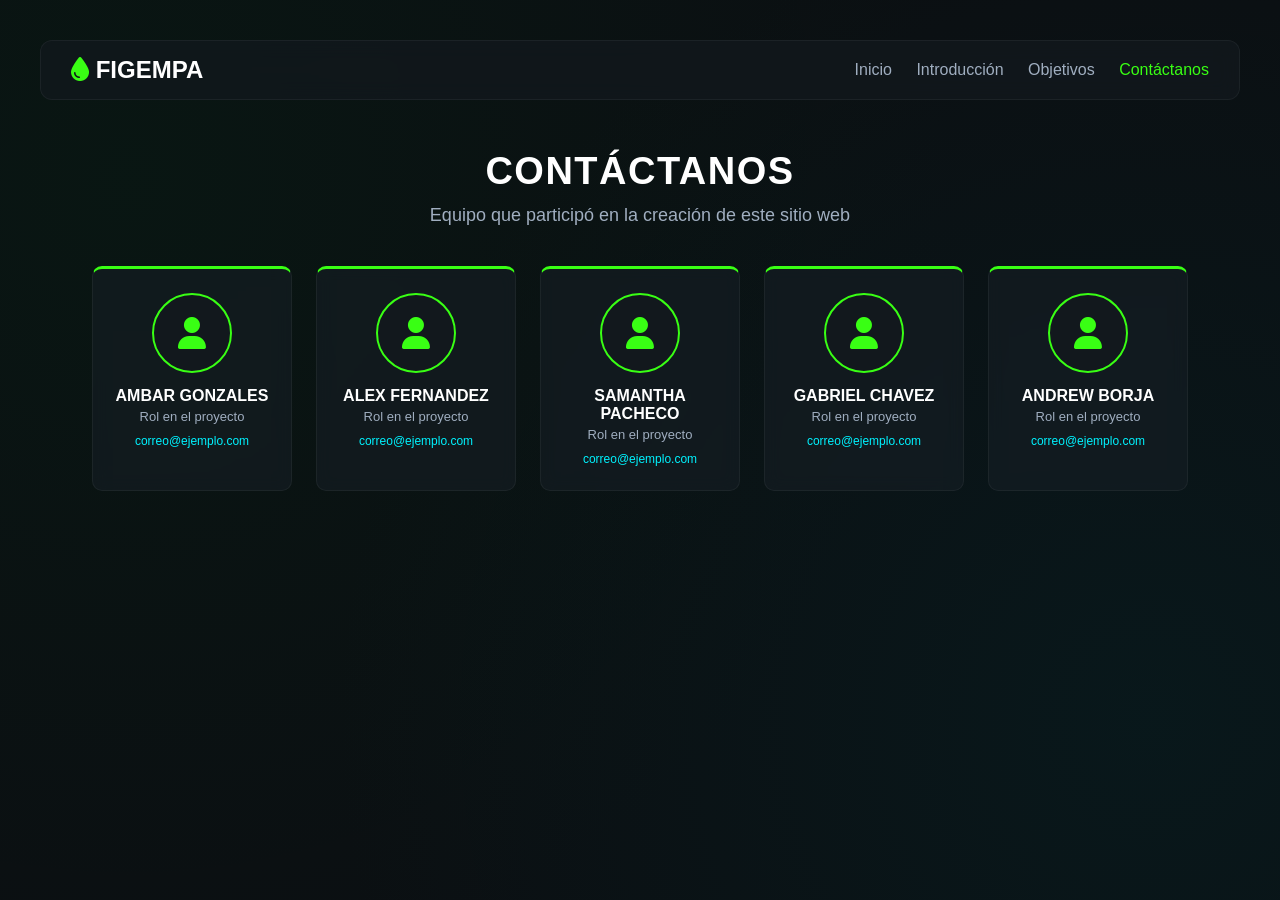
==== contacto.html @ 9117947a "SEGUNDA EDICION" ====
<!DOCTYPE html>
<html lang="es">
<head>
    <meta charset="UTF-8">
    <meta name="viewport" content="width=device-width, initial-scale=1.0">
    <title>Contáctanos - FIGEMPA</title>
    <link rel="stylesheet" href="style.css">
    <link rel="stylesheet" href="https://cdnjs.cloudflare.com/ajax/libs/font-awesome/6.5.1/css/all.min.css">
</head>
<body>
    <div class="dashboard-container">

        <header class="main-header">
            <div class="logo">
                <i class="fa-solid fa-droplet icon-brand"></i> FIGEMPA
            </div>
            <nav class="nav-menu">
    <a href="index.html">Inicio</a>
    <a href="#">Introducción</a>
    <a href="objetivos.html">Objetivos</a>
    <a href="contacto.html" class="active">Contáctanos</a>
</nav>
        </header>

        <section class="hero-section">
            <h1 class="flat-title">CONTÁCTANOS</h1>
            <p class="subtitle">Equipo que participó en la creación de este sitio web</p>
        </section>

        <main class="team-grid">

            <article class="team-card">
                <div class="team-avatar"><i class="fa-solid fa-user"></i></div>
                <h3>AMBAR GONZALES</h3>
                <p class="team-role">Rol en el proyecto</p>
                <p class="team-mail">correo@ejemplo.com</p>
            </article>

            <article class="team-card">
                <div class="team-avatar"><i class="fa-solid fa-user"></i></div>
                <h3>ALEX FERNANDEZ</h3>
                <p class="team-role">Rol en el proyecto</p>
                <p class="team-mail">correo@ejemplo.com</p>
            </article>

            <article class="team-card">
                <div class="team-avatar"><i class="fa-solid fa-user"></i></div>
                <h3>SAMANTHA PACHECO</h3>
                <p class="team-role">Rol en el proyecto</p>
                <p class="team-mail">correo@ejemplo.com</p>
            </article>

            <article class="team-card">
                <div class="team-avatar"><i class="fa-solid fa-user"></i></div>
                <h3>GABRIEL CHAVEZ</h3>
                <p class="team-role">Rol en el proyecto</p>
                <p class="team-mail">correo@ejemplo.com</p>
            </article>

            <article class="team-card">
                <div class="team-avatar"><i class="fa-solid fa-user"></i></div>
                <h3>ANDREW BORJA</h3>
                <p class="team-role">Rol en el proyecto</p>
                <p class="team-mail">correo@ejemplo.com</p>
            </article>

        </main>
    </div>
</body>
</html>
---- style.css ----
/* Configuración y Estética Oscura */
* {
    margin: 0;
    padding: 0;
    box-sizing: border-box;
    font-family: 'Segoe UI', Tahoma, Geneva, Verdana, sans-serif;
}

body {
    background-color: #0b0f12; 
    color: #ffffff;
    min-height: 100vh;
    overflow-x: hidden;
}

.dashboard-container {
    width: 100%;
    min-height: 100vh;
    padding: 40px 20px;
    background: radial-gradient(circle at 10% 20%, rgba(4, 38, 20, 0.3) 0%, transparent 60%),
                radial-gradient(circle at 90% 80%, rgba(3, 44, 48, 0.3) 0%, transparent 60%);
}

/* Header */
.main-header {
    display: flex;
    justify-content: space-between;
    align-items: center;
    max-width: 1200px;
    margin: 0 auto 50px auto;
    padding: 15px 30px;
    background: rgba(18, 24, 29, 0.8);
    border-radius: 12px;
    border: 1px solid rgba(255, 255, 255, 0.05);
    backdrop-filter: blur(10px);
}

.logo {
    font-size: 24px;
    font-weight: bold;
    color: #ffffff;
}

.icon-brand {
    color: #39ff14;
}

.nav-menu a {
    color: #a0aec0;
    text-decoration: none;
    margin-left: 20px;
    font-weight: 500;
    transition: color 0.3s;
}

.nav-menu a:hover, .nav-menu a.active {
    color: #39ff14;
}

/* Título Principal Plano */
.hero-section {
    text-align: center;
    margin-bottom: 40px;
}

.flat-title {
    font-size: 38px;
    font-weight: 700;
    color: #ffffff;
    letter-spacing: 1.5px;
    margin-bottom: 12px;
}

.subtitle {
    color: #a0aec0;
    font-size: 18px;
}

/* DISEÑO DEL NUEVO RECTÁNGULO DE ADVERTENCIA ACADÉMICA */
.academic-notice-container {
    max-width: 1000px;
    margin: 0 auto 50px auto;
    padding: 24px 30px;
    background: rgba(22, 30, 38, 0.6);
    border-radius: 10px;
    border: 1px solid rgba(59, 130, 246, 0.2); /* Borde azul institucional suave */
    border-left: 4px solid #00f3ff; /* Acento de color en el lateral izquierdo */
    backdrop-filter: blur(8px);
    box-shadow: 0 4px 20px rgba(0, 0, 0, 0.2);
}

.warning-badge {
    display: inline-flex;
    align-items: center;
    gap: 8px;
    font-size: 30px;
    font-weight: 700;
    color: #00f3ff;
    letter-spacing: 1px;
    margin-bottom: 10px;
}

.warning-text {
    font-size: 18px;
    color: #cbd5e1;
    line-height: 1.6;
    text-align: justify;
}

/* Fila de Hexágonos Independientes */
.modules-horizontal-row {
    display: flex;
    justify-content: center;
    align-items: center;
    flex-wrap: wrap;
    max-width: 1200px;
    margin: 0 auto;
    gap: 30px;
}

.hexagon-card-link {
    text-decoration: none;
    display: block;
    width: 240px;
    height: 270px;
    transition: transform 0.3s ease;
}

.hexagon-card-link:hover {
    transform: translateY(-8px);
     filter: drop-shadow(0 0 12px rgba(57, 255, 20, 0.35));
}

/* Geometría Hexagonal */
.hexagon-outer {
    width: 100%;
    height: 100%;
    clip-path: polygon(50% 0%, 100% 25%, 100% 75%, 50% 100%, 0% 75%, 0% 25%);
    padding: 2.5px;
}

.outline-green { background: #39ff14; }
.outline-cyan { background: #00f3ff; }

.hexagon-inner {
    width: 100%;
    height: 100%;
    background-color: #12181d;
    clip-path: polygon(50% 0%, 100% 25%, 100% 75%, 50% 100%, 0% 75%, 0% 25%);
    display: flex;
    flex-direction: column;
    justify-content: center;
    align-items: center;
    padding: 20px;
    text-align: center;
}

.hexagon-inner i {
    font-size: 32px;
    margin-bottom: 12px;
}

.text-green { color: #39ff14; }
.text-cyan { color: #00f3ff; }

.hexagon-inner h3 {
    font-size: 15px;
    color: #ffffff;
    margin-bottom: 6px;
    font-weight: 600;
}

.hexagon-inner p {
    font-size: 12px;
    color: #a0aec0;
    margin-bottom: 15px;
    line-height: 1.4;
}

/* Botones Planos */
.btn-action {
    display: inline-block;
    padding: 6px 14px;
    border-radius: 20px;
    font-size: 11px;
    font-weight: bold;
    background: transparent;
    transition: all 0.2s ease;
}

.border-green { color: #39ff14; border: 1px solid #39ff14; }
.border-green:hover { background: #39ff14; color: #0b0f12; }

.border-cyan { color: #00f3ff; border: 1px solid #00f3ff; }
.border-cyan:hover { background: #00f3ff; color: #0b0f12; }

/* Sección de motivación */
.motivation-section {
    display: flex;
    gap: 30px;
    max-width: 1000px;
    margin: 60px auto 0 auto;
    background: rgba(22, 30, 38, 0.6);
    border-radius: 10px;
    border: 1px solid rgba(255, 255, 255, 0.05);
    border-left: 4px solid #39ff14;
    overflow: hidden;
    backdrop-filter: blur(8px);
}

.motivation-image {
    flex: 0 0 40%;
}

.motivation-image img {
    width: 100%;
    height: 100%;
    object-fit: cover;
    display: block;
}

.motivation-content {
    flex: 1;
    padding: 28px 30px 28px 0;
}

.motivation-badge {
    font-size: 14px;
    font-weight: 700;
    color: #39ff14;
    letter-spacing: 1px;
    margin-bottom: 10px;
}

.motivation-content h2 {
    font-size: 24px;
    margin-bottom: 12px;
}

.motivation-content p {
    font-size: 15px;
    color: #cbd5e1;
    line-height: 1.6;
    margin-bottom: 12px;
}

.motivation-content ul {
    margin: 0 0 14px 20px;
    color: #cbd5e1;
    font-size: 15px;
    line-height: 1.8;
}

.motivation-footer {
    font-size: 13px;
    color: #a0aec0;
}

/* Página de contacto */
.team-grid {
    display: flex;
    justify-content: center;
    flex-wrap: wrap;
    gap: 24px;
    max-width: 1100px;
    margin: 0 auto;
}

.team-card {
    width: 200px;
    padding: 24px 16px;
    text-align: center;
    background: rgba(22, 30, 38, 0.6);
    border: 1px solid rgba(255, 255, 255, 0.05);
    border-top: 3px solid #39ff14;
    border-radius: 10px;
    backdrop-filter: blur(8px);
}

.team-avatar {
    width: 80px;
    height: 80px;
    margin: 0 auto 14px auto;
    border-radius: 50%;
    background: #12181d;
    border: 2px solid #39ff14;
    display: flex;
    align-items: center;
    justify-content: center;
    font-size: 32px;
    color: #39ff14;
    overflow: hidden;
}

.team-avatar img {
    width: 100%;
    height: 100%;
    object-fit: cover;
}

.team-card h3 {
    font-size: 16px;
    margin-bottom: 4px;
}

.team-role {
    font-size: 13px;
    color: #a0aec0;
    margin-bottom: 10px;
}

.team-mail {
    font-size: 12px;
    color: #00f3ff;
    word-break: break-all;
}

/* Página de objetivos */
.objectives-title {
    max-width: 900px;
    margin: 0 auto 20px auto;
    font-size: 16px;
    font-weight: 700;
    color: #39ff14;
    letter-spacing: 1px;
}

.objective-item {
    display: flex;
    align-items: flex-start;
    gap: 18px;
    max-width: 900px;
    margin: 0 auto 20px auto;
    padding: 22px 26px;
    background: rgba(22, 30, 38, 0.6);
    border: 1px solid rgba(255, 255, 255, 0.05);
    border-left: 4px solid #39ff14;
    border-radius: 10px;
}

.objective-number {
    flex: 0 0 38px;
    height: 38px;
    display: flex;
    align-items: center;
    justify-content: center;
    border: 2px solid #39ff14;
    border-radius: 50%;
    color: #39ff14;
    font-weight: 700;
}

.objective-item p {
    font-size: 15px;
    color: #cbd5e1;
    line-height: 1.7;
    text-align: justify;
}

@media (max-width: 600px) {
    .main-header { flex-direction: column; gap: 10px; }
    .flat-title { font-size: 26px; }
    .academic-notice-container { padding: 18px; }
    .motivation-section { flex-direction: column; }
.motivation-content { padding: 0 20px 24px; }
}
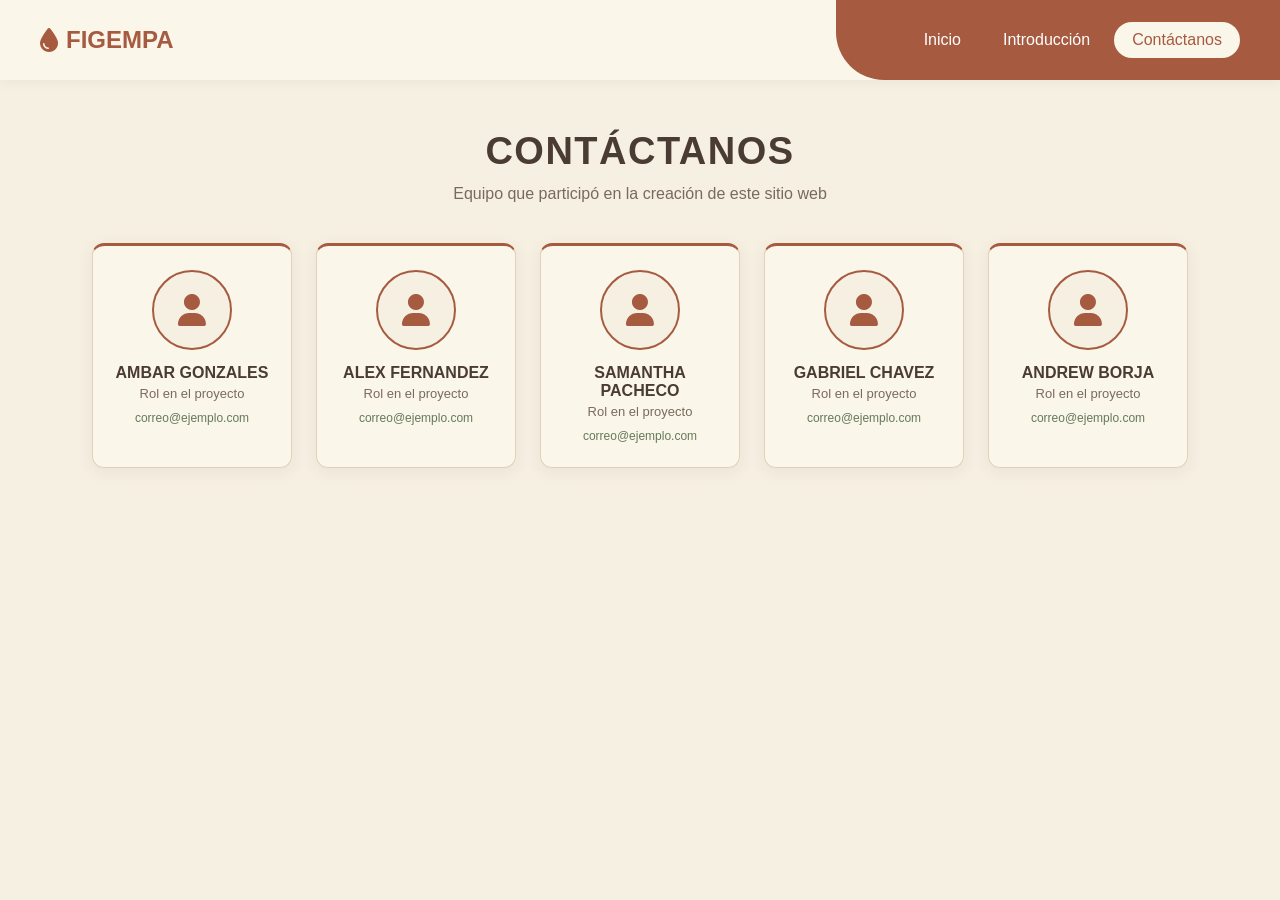
==== commit 9c73f984: "TERCERA EDICION" ====
--- a/contacto.html
+++ b/contacto.html
@@ -16,8 +16,7 @@
             </div>
             <nav class="nav-menu">
     <a href="index.html">Inicio</a>
-    <a href="#">Introducción</a>
-    <a href="objetivos.html">Objetivos</a>
+    <a href="introduccion.html">Introducción</a>
     <a href="contacto.html" class="active">Contáctanos</a>
 </nav>
         </header>
--- a/style.css
+++ b/style.css
@@ -1,4 +1,4 @@
-/* Configuración y Estética Oscura */
+/* ===== Base y colores ===== */
 * {
     margin: 0;
     padding: 0;
@@ -6,9 +6,23 @@
     font-family: 'Segoe UI', Tahoma, Geneva, Verdana, sans-serif;
 }
 
+:root {
+    --primary: #a65a40;     /* terracota */
+    --secondary: #647a59;   /* verde salvia oscuro */
+    --bar: #a65a40;         /* barra del menú superior */
+    --ink: #4a3b33;         /* marrón del texto */
+    --muted: #7a6a5d;
+    --line: #e0d2b8;
+    --bg: #f6f0e2;          /* crema de fondo */
+    --card: #fbf6ea;        /* fondo de tarjetas */
+    --band-hero: #efe5cf;   /* arena */
+    --band-hex: #d5ddc8;    /* salvia suave */
+    --band-mot: #ead6c6;    /* arcilla suave */
+}
+
 body {
-    background-color: #0b0f12; 
-    color: #ffffff;
+    background-color: var(--bg);
+    color: var(--ink);
     min-height: 100vh;
     overflow-x: hidden;
 }
@@ -16,48 +30,61 @@
 .dashboard-container {
     width: 100%;
     min-height: 100vh;
-    padding: 40px 20px;
-    background: radial-gradient(circle at 10% 20%, rgba(4, 38, 20, 0.3) 0%, transparent 60%),
-                radial-gradient(circle at 90% 80%, rgba(3, 44, 48, 0.3) 0%, transparent 60%);
-}
-
-/* Header */
+    padding: 0 20px 70px 20px;
+}
+
+/* ===== Encabezado con barra verde ===== */
 .main-header {
     display: flex;
     justify-content: space-between;
-    align-items: center;
-    max-width: 1200px;
-    margin: 0 auto 50px auto;
-    padding: 15px 30px;
-    background: rgba(18, 24, 29, 0.8);
-    border-radius: 12px;
-    border: 1px solid rgba(255, 255, 255, 0.05);
-    backdrop-filter: blur(10px);
+    align-items: stretch;
+    margin: 0 -20px 50px -20px;
+    background: var(--card);
+    box-shadow: 0 2px 12px rgba(0, 0, 0, 0.05);
 }
 
 .logo {
+    display: flex;
+    align-items: center;
+    padding: 18px 0 18px 40px;
     font-size: 24px;
-    font-weight: bold;
+    font-weight: 700;
+    color: var(--primary);
+}
+
+.icon-brand {
+    color: var(--primary);
+    margin-right: 8px;
+}
+
+.nav-menu {
+    display: flex;
+    align-items: center;
+    gap: 6px;
+    padding: 22px 40px 22px 70px;
+    background: var(--bar);
+    border-bottom-left-radius: 48px;
+}
+
+.nav-menu a {
     color: #ffffff;
-}
-
-.icon-brand {
-    color: #39ff14;
-}
-
-.nav-menu a {
-    color: #a0aec0;
     text-decoration: none;
-    margin-left: 20px;
     font-weight: 500;
-    transition: color 0.3s;
-}
-
-.nav-menu a:hover, .nav-menu a.active {
-    color: #39ff14;
-}
-
-/* Título Principal Plano */
+    padding: 9px 18px;
+    border-radius: 999px;
+    transition: background 0.3s, color 0.3s;
+}
+
+.nav-menu a:hover {
+    background: rgba(255, 255, 255, 0.15);
+}
+
+.nav-menu a.active {
+    background: var(--card);
+    color: var(--primary);
+}
+
+/* ===== Títulos de páginas internas (contacto, objetivos) ===== */
 .hero-section {
     text-align: center;
     margin-bottom: 40px;
@@ -66,48 +93,108 @@
 .flat-title {
     font-size: 38px;
     font-weight: 700;
-    color: #ffffff;
+    color: var(--ink);
     letter-spacing: 1.5px;
     margin-bottom: 12px;
 }
 
 .subtitle {
-    color: #a0aec0;
-    font-size: 18px;
-}
-
-/* DISEÑO DEL NUEVO RECTÁNGULO DE ADVERTENCIA ACADÉMICA */
+    color: var(--muted);
+    font-size: 16px;
+}
+
+/* ===== Franjas de color de la portada ===== */
+.home { padding-bottom: 0; }
+.header-flush { margin-bottom: 0; }
+.band { margin: 0 -20px; padding: 60px 20px; }
+.band-hero { background: var(--band-hero); }
+.band-hex { background: var(--band-hex); }
+.band-mot { background: var(--band-mot); }
+
+/* ===== Portada: texto + foto ===== */
+.hero-split {
+    display: grid;
+    grid-template-columns: 1.05fr 1fr;
+    gap: 50px;
+    align-items: center;
+    max-width: 1200px;
+    margin: 0 auto;
+}
+
+.pill {
+    text-decoration: none;
+    transition: background 0.3s, color 0.3s;
+}
+
+.pill:hover {
+    background: var(--primary);
+    color: #ffffff;
+}
+
+.hero-title {
+    font-size: 44px;
+    line-height: 1.15;
+    font-weight: 800;
+    color: #3f3029;
+    margin-bottom: 16px;
+}
+
+.hero-title em {
+    font-family: Georgia, 'Times New Roman', serif;
+    font-weight: 400;
+    color: var(--primary);
+}
+
+.hero-text .subtitle {
+    font-size: 17px;
+    margin-bottom: 26px;
+}
+
+.hero-photo img {
+    display: block;
+    width: 100%;
+    height: 560px;
+    object-fit: cover;
+    border-radius: 28px;
+    box-shadow: 0 12px 30px rgba(110, 70, 45, 0.2);
+}
+
+/* ===== Advertencia académica ===== */
 .academic-notice-container {
-    max-width: 1000px;
+    max-width: 900px;
     margin: 0 auto 50px auto;
     padding: 24px 30px;
-    background: rgba(22, 30, 38, 0.6);
-    border-radius: 10px;
-    border: 1px solid rgba(59, 130, 246, 0.2); /* Borde azul institucional suave */
-    border-left: 4px solid #00f3ff; /* Acento de color en el lateral izquierdo */
-    backdrop-filter: blur(8px);
-    box-shadow: 0 4px 20px rgba(0, 0, 0, 0.2);
+    background: var(--card);
+    border: 1px solid var(--line);
+    border-left: 4px solid var(--primary);
+    border-radius: 12px;
+    box-shadow: 0 4px 16px rgba(110, 70, 45, 0.08);
+}
+
+.hero-text .academic-notice-container {
+    margin: 0;
+    padding: 20px 24px;
 }
 
 .warning-badge {
     display: inline-flex;
     align-items: center;
     gap: 8px;
-    font-size: 30px;
+    font-size: 16px;
     font-weight: 700;
-    color: #00f3ff;
+    color: var(--primary);
     letter-spacing: 1px;
     margin-bottom: 10px;
 }
 
 .warning-text {
-    font-size: 18px;
-    color: #cbd5e1;
+    font-size: 16px;
+    color: #5a4a40;
     line-height: 1.6;
     text-align: justify;
 }
 
-/* Fila de Hexágonos Independientes */
+/* ===== Hexágonos ===== */
 .modules-horizontal-row {
     display: flex;
     justify-content: center;
@@ -123,15 +210,15 @@
     display: block;
     width: 240px;
     height: 270px;
-    transition: transform 0.3s ease;
+    filter: drop-shadow(0 6px 12px rgba(110, 70, 45, 0.18));
+    transition: transform 0.3s ease, filter 0.3s ease;
 }
 
 .hexagon-card-link:hover {
     transform: translateY(-8px);
-     filter: drop-shadow(0 0 12px rgba(57, 255, 20, 0.35));
-}
-
-/* Geometría Hexagonal */
+    filter: drop-shadow(0 12px 18px rgba(110, 70, 45, 0.35));
+}
+
 .hexagon-outer {
     width: 100%;
     height: 100%;
@@ -139,13 +226,13 @@
     padding: 2.5px;
 }
 
-.outline-green { background: #39ff14; }
-.outline-cyan { background: #00f3ff; }
+.outline-green { background: var(--primary); }
+.outline-cyan { background: var(--secondary); }
 
 .hexagon-inner {
     width: 100%;
     height: 100%;
-    background-color: #12181d;
+    background-color: var(--card);
     clip-path: polygon(50% 0%, 100% 25%, 100% 75%, 50% 100%, 0% 75%, 0% 25%);
     display: flex;
     flex-direction: column;
@@ -160,24 +247,23 @@
     margin-bottom: 12px;
 }
 
-.text-green { color: #39ff14; }
-.text-cyan { color: #00f3ff; }
+.text-green { color: var(--primary); }
+.text-cyan { color: var(--secondary); }
 
 .hexagon-inner h3 {
     font-size: 15px;
-    color: #ffffff;
+    color: var(--ink);
     margin-bottom: 6px;
     font-weight: 600;
 }
 
 .hexagon-inner p {
     font-size: 12px;
-    color: #a0aec0;
+    color: var(--muted);
     margin-bottom: 15px;
     line-height: 1.4;
 }
 
-/* Botones Planos */
 .btn-action {
     display: inline-block;
     padding: 6px 14px;
@@ -188,75 +274,59 @@
     transition: all 0.2s ease;
 }
 
-.border-green { color: #39ff14; border: 1px solid #39ff14; }
-.border-green:hover { background: #39ff14; color: #0b0f12; }
-
-.border-cyan { color: #00f3ff; border: 1px solid #00f3ff; }
-.border-cyan:hover { background: #00f3ff; color: #0b0f12; }
-
-/* Sección de motivación */
+.border-green { color: var(--primary); border: 1px solid var(--primary); }
+.border-green:hover { background: var(--primary); color: #ffffff; }
+
+.border-cyan { color: var(--secondary); border: 1px solid var(--secondary); }
+.border-cyan:hover { background: var(--secondary); color: #ffffff; }
+
+/* ===== Motivación del proyecto ===== */
 .motivation-section {
-    display: flex;
-    gap: 30px;
     max-width: 1000px;
-    margin: 60px auto 0 auto;
-    background: rgba(22, 30, 38, 0.6);
-    border-radius: 10px;
-    border: 1px solid rgba(255, 255, 255, 0.05);
-    border-left: 4px solid #39ff14;
-    overflow: hidden;
-    backdrop-filter: blur(8px);
-}
-
-.motivation-image {
-    flex: 0 0 40%;
-}
-
-.motivation-image img {
-    width: 100%;
-    height: 100%;
-    object-fit: cover;
-    display: block;
-}
-
-.motivation-content {
-    flex: 1;
-    padding: 28px 30px 28px 0;
+    margin: 0 auto;
+    padding: 30px 34px;
+    background: var(--card);
+    border: 1px solid var(--line);
+    border-left: 4px solid var(--primary);
+    border-radius: 12px;
+    box-shadow: 0 4px 16px rgba(110, 70, 45, 0.08);
 }
 
 .motivation-badge {
     font-size: 14px;
     font-weight: 700;
-    color: #39ff14;
+    color: var(--primary);
     letter-spacing: 1px;
     margin-bottom: 10px;
 }
 
-.motivation-content h2 {
+.motivation-section h2 {
     font-size: 24px;
+    color: var(--ink);
     margin-bottom: 12px;
 }
 
-.motivation-content p {
+.motivation-section p {
     font-size: 15px;
-    color: #cbd5e1;
+    color: #5a4a40;
     line-height: 1.6;
     margin-bottom: 12px;
 }
 
-.motivation-content ul {
+.motivation-section ul {
     margin: 0 0 14px 20px;
-    color: #cbd5e1;
+    color: #5a4a40;
     font-size: 15px;
     line-height: 1.8;
 }
 
-.motivation-footer {
+.motivation-section .motivation-footer {
     font-size: 13px;
-    color: #a0aec0;
-}
-
-/* Página de contacto */
+    color: var(--muted);
+    margin-bottom: 0;
+}
+
+/* ===== Página de contacto ===== */
 .team-grid {
     display: flex;
     justify-content: center;
@@ -270,11 +340,11 @@
     width: 200px;
     padding: 24px 16px;
     text-align: center;
-    background: rgba(22, 30, 38, 0.6);
-    border: 1px solid rgba(255, 255, 255, 0.05);
-    border-top: 3px solid #39ff14;
-    border-radius: 10px;
-    backdrop-filter: blur(8px);
+    background: var(--card);
+    border: 1px solid var(--line);
+    border-top: 3px solid var(--primary);
+    border-radius: 12px;
+    box-shadow: 0 4px 16px rgba(110, 70, 45, 0.08);
 }
 
 .team-avatar {
@@ -282,13 +352,13 @@
     height: 80px;
     margin: 0 auto 14px auto;
     border-radius: 50%;
-    background: #12181d;
-    border: 2px solid #39ff14;
+    background: var(--bg);
+    border: 2px solid var(--primary);
     display: flex;
     align-items: center;
     justify-content: center;
     font-size: 32px;
-    color: #39ff14;
+    color: var(--primary);
     overflow: hidden;
 }
 
@@ -305,23 +375,23 @@
 
 .team-role {
     font-size: 13px;
-    color: #a0aec0;
+    color: var(--muted);
     margin-bottom: 10px;
 }
 
 .team-mail {
     font-size: 12px;
-    color: #00f3ff;
+    color: var(--secondary);
     word-break: break-all;
 }
 
-/* Página de objetivos */
+/* ===== Página de objetivos ===== */
 .objectives-title {
     max-width: 900px;
     margin: 0 auto 20px auto;
     font-size: 16px;
     font-weight: 700;
-    color: #39ff14;
+    color: var(--primary);
     letter-spacing: 1px;
 }
 
@@ -332,10 +402,11 @@
     max-width: 900px;
     margin: 0 auto 20px auto;
     padding: 22px 26px;
-    background: rgba(22, 30, 38, 0.6);
-    border: 1px solid rgba(255, 255, 255, 0.05);
-    border-left: 4px solid #39ff14;
-    border-radius: 10px;
+    background: var(--card);
+    border: 1px solid var(--line);
+    border-left: 4px solid var(--primary);
+    border-radius: 12px;
+    box-shadow: 0 4px 16px rgba(110, 70, 45, 0.08);
 }
 
 .objective-number {
@@ -344,23 +415,122 @@
     display: flex;
     align-items: center;
     justify-content: center;
-    border: 2px solid #39ff14;
+    border: 2px solid var(--primary);
     border-radius: 50%;
-    color: #39ff14;
+    color: var(--primary);
     font-weight: 700;
 }
 
 .objective-item p {
     font-size: 15px;
-    color: #cbd5e1;
+    color: #5a4a40;
     line-height: 1.7;
     text-align: justify;
 }
 
+/* Página de introducción */
+.intro-wrap {
+    max-width: 900px;
+    margin: 0 auto;
+}
+
+.intro-block {
+    padding: 26px 30px;
+    margin-bottom: 20px;
+    background: var(--card);
+    border: 1px solid var(--line);
+    border-left: 4px solid var(--primary);
+    border-radius: 12px;
+    box-shadow: 0 4px 16px rgba(110, 70, 45, 0.08);
+}
+
+.intro-block h2 {
+    font-size: 20px;
+    color: var(--primary);
+    margin-bottom: 10px;
+}
+
+.intro-block p {
+    font-size: 15px;
+    color: #5a4a40;
+    line-height: 1.7;
+    margin-bottom: 10px;
+    text-align: justify;
+}
+
+.intro-block p:last-child {
+    margin-bottom: 0;
+}
+
+/* Mapa geográfico */
+.map-frame {
+    position: relative;
+    margin: 0;
+    min-height: 220px;
+    border: 1px solid var(--line);
+    border-radius: 10px;
+    overflow: hidden;
+}
+
+.map-placeholder {
+    position: absolute;
+    inset: 0;
+    display: flex;
+    align-items: center;
+    justify-content: center;
+    padding: 20px;
+    text-align: center;
+    font-size: 14px;
+    color: var(--muted);
+}
+
+.map-frame img {
+    position: relative;
+    display: block;
+    width: 100%;
+    height: auto;
+    background: var(--card);
+}
+
+.map-caption {
+    margin-top: 10px;
+    font-size: 13px;
+    color: var(--muted);
+    text-align: center;
+}
+
+/* Fórmulas */
+.formula {
+    margin: 4px 0 14px 0;
+    padding: 12px 16px;
+    background: var(--bg);
+    border-left: 3px solid var(--secondary);
+    border-radius: 8px;
+    font-family: 'Cambria Math', Cambria, Georgia, serif;
+    font-size: 16px;
+    color: var(--ink);
+    overflow-x: auto;
+}
+
+.intro-block h2 i {
+    margin-right: 8px;
+}
+
+/* ===== Responsive ===== */
+@media (max-width: 900px) {
+    .hero-split { grid-template-columns: 1fr; gap: 30px; }
+    .hero-photo img { height: 300px; }
+    .hero-title { font-size: 34px; }
+}
+
 @media (max-width: 600px) {
-    .main-header { flex-direction: column; gap: 10px; }
+    .main-header { flex-direction: column; }
+    .logo { justify-content: center; padding: 14px 20px; }
+    .nav-menu { flex-wrap: wrap; justify-content: center; padding: 14px 16px; border-radius: 0; }
+    .hero-title { font-size: 28px; }
     .flat-title { font-size: 26px; }
     .academic-notice-container { padding: 18px; }
-    .motivation-section { flex-direction: column; }
-.motivation-content { padding: 0 20px 24px; }
+    .band { padding: 40px 20px; }
+    .motivation-section { padding: 22px 20px; }
+    .objective-item { padding: 18px; }
 }
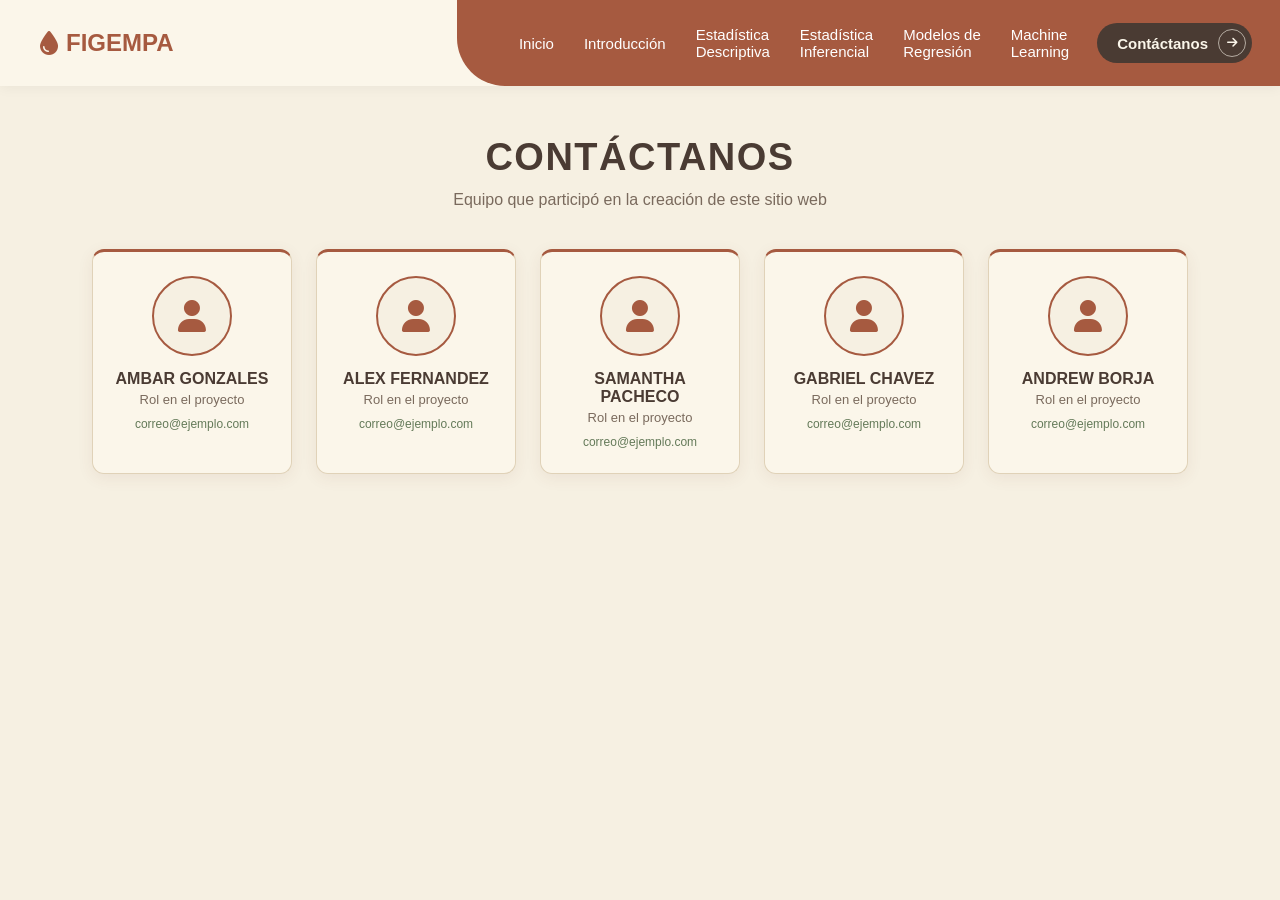
==== commit 4aabefed: "V6" ====
--- a/contacto.html
+++ b/contacto.html
@@ -17,7 +17,11 @@
             <nav class="nav-menu">
     <a href="index.html">Inicio</a>
     <a href="introduccion.html">Introducción</a>
-    <a href="contacto.html" class="active">Contáctanos</a>
+    <a href="descriptiva.html">Estadística<br>Descriptiva</a>
+    <a href="inferencial.html">Estadística<br>Inferencial</a>
+    <a href="regresion.html">Modelos de<br>Regresión</a>
+    <a href="machine-learning.html">Machine<br>Learning</a>
+    <a href="contacto.html" class="nav-cta">Contáctanos <span class="nav-cta-icon"><i class="fa-solid fa-arrow-right"></i></span></a>
 </nav>
         </header>
 
--- a/style.css
+++ b/style.css
@@ -1,3 +1,8 @@
+/* =====================================================
+   FIGEMPA - Estilos del sitio (versión ordenada)
+   Paleta: terracota, verde salvia, arena y crema
+   ===================================================== */
+
 /* ===== Base y colores ===== */
 * {
     margin: 0;
@@ -15,9 +20,10 @@
     --line: #e0d2b8;
     --bg: #f6f0e2;          /* crema de fondo */
     --card: #fbf6ea;        /* fondo de tarjetas */
-    --band-hero: #efe5cf;   /* arena */
+    --band-hero: #e6d6b8;   /* arena */
     --band-hex: #d5ddc8;    /* salvia suave */
     --band-mot: #ead6c6;    /* arcilla suave */
+    --band-about: #f0e7d3;  /* crema cálido */
 }
 
 body {
@@ -33,7 +39,7 @@
     padding: 0 20px 70px 20px;
 }
 
-/* ===== Encabezado con barra verde ===== */
+/* ===== Encabezado y menú ===== */
 .main-header {
     display: flex;
     justify-content: space-between;
@@ -60,8 +66,8 @@
 .nav-menu {
     display: flex;
     align-items: center;
-    gap: 6px;
-    padding: 22px 40px 22px 70px;
+    gap: 2px;
+    padding: 18px 28px 18px 48px;
     background: var(--bar);
     border-bottom-left-radius: 48px;
 }
@@ -69,8 +75,10 @@
 .nav-menu a {
     color: #ffffff;
     text-decoration: none;
+    font-size: 15px;
     font-weight: 500;
-    padding: 9px 18px;
+    padding: 8px 14px;
+    white-space: nowrap;
     border-radius: 999px;
     transition: background 0.3s, color 0.3s;
 }
@@ -79,12 +87,34 @@
     background: rgba(255, 255, 255, 0.15);
 }
 
-.nav-menu a.active {
-    background: var(--card);
-    color: var(--primary);
-}
-
-/* ===== Títulos de páginas internas (contacto, objetivos) ===== */
+/* Botón Contáctanos */
+.nav-menu a.nav-cta {
+    display: inline-flex;
+    align-items: center;
+    gap: 10px;
+    margin-left: 12px;
+    padding: 6px 6px 6px 20px;
+    background: #4a3b33;
+    color: #fbf6ea;
+    font-weight: 600;
+}
+
+.nav-cta-icon {
+    display: inline-flex;
+    align-items: center;
+    justify-content: center;
+    width: 28px;
+    height: 28px;
+    border: 1px solid rgba(251, 246, 234, 0.6);
+    border-radius: 50%;
+    font-size: 12px;
+}
+
+.nav-menu a.nav-cta:hover {
+    background: var(--secondary);
+}
+
+/* ===== Títulos de páginas internas ===== */
 .hero-section {
     text-align: center;
     margin-bottom: 40px;
@@ -110,60 +140,21 @@
 .band-hero { background: var(--band-hero); }
 .band-hex { background: var(--band-hex); }
 .band-mot { background: var(--band-mot); }
-
-/* ===== Portada: texto + foto ===== */
-.hero-split {
-    display: grid;
-    grid-template-columns: 1.05fr 1fr;
-    gap: 50px;
-    align-items: center;
-    max-width: 1200px;
+.band-about { background: var(--band-about); }
+
+/* ===== Portada: advertencia arriba, título debajo ===== */
+.hero-stack {
+    max-width: 1100px;
     margin: 0 auto;
 }
 
-.pill {
-    text-decoration: none;
-    transition: background 0.3s, color 0.3s;
-}
-
-.pill:hover {
-    background: var(--primary);
-    color: #ffffff;
-}
-
-.hero-title {
-    font-size: 44px;
-    line-height: 1.15;
-    font-weight: 800;
-    color: #3f3029;
-    margin-bottom: 16px;
-}
-
-.hero-title em {
-    font-family: Georgia, 'Times New Roman', serif;
-    font-weight: 400;
-    color: var(--primary);
-}
-
-.hero-text .subtitle {
-    font-size: 17px;
-    margin-bottom: 26px;
-}
-
-.hero-photo img {
-    display: block;
-    width: 100%;
-    height: 560px;
-    object-fit: cover;
-    border-radius: 28px;
-    box-shadow: 0 12px 30px rgba(110, 70, 45, 0.2);
-}
-
-/* ===== Advertencia académica ===== */
+.hero-stack .hero-text {
+    text-align: center;
+}
+
 .academic-notice-container {
-    max-width: 900px;
-    margin: 0 auto 50px auto;
-    padding: 24px 30px;
+    margin: 0 0 40px 0;
+    padding: 28px 36px;
     background: var(--card);
     border: 1px solid var(--line);
     border-left: 4px solid var(--primary);
@@ -171,16 +162,11 @@
     box-shadow: 0 4px 16px rgba(110, 70, 45, 0.08);
 }
 
-.hero-text .academic-notice-container {
-    margin: 0;
-    padding: 20px 24px;
-}
-
 .warning-badge {
     display: inline-flex;
     align-items: center;
     gap: 8px;
-    font-size: 16px;
+    font-size: 18px;
     font-weight: 700;
     color: var(--primary);
     letter-spacing: 1px;
@@ -188,10 +174,49 @@
 }
 
 .warning-text {
-    font-size: 16px;
+    font-size: 18px;
     color: #5a4a40;
     line-height: 1.6;
     text-align: justify;
+}
+
+.pill {
+    display: inline-flex;
+    align-items: center;
+    gap: 8px;
+    padding: 9px 20px;
+    margin-bottom: 24px;
+    background: var(--primary);
+    border-radius: 999px;
+    font-size: 15px;
+    font-weight: 600;
+    color: #ffffff;
+    text-decoration: none;
+    transition: background 0.3s;
+}
+
+.pill:hover {
+    background: var(--secondary);
+}
+
+.hero-title {
+    font-size: 44px;
+    line-height: 1.15;
+    font-weight: 800;
+    color: #2b1f19;
+    margin-bottom: 16px;
+}
+
+.hero-title em {
+    font-family: Georgia, 'Times New Roman', serif;
+    font-weight: 400;
+    color: var(--primary);
+}
+
+.hero-text .subtitle {
+    font-size: 19px;
+    color: #5a4a40;
+    margin-bottom: 26px;
 }
 
 /* ===== Hexágonos ===== */
@@ -326,109 +351,37 @@
     margin-bottom: 0;
 }
 
-/* ===== Página de contacto ===== */
-.team-grid {
-    display: flex;
-    justify-content: center;
-    flex-wrap: wrap;
-    gap: 24px;
-    max-width: 1100px;
+/* ===== Sobre nosotros ===== */
+.about-section {
+    display: grid;
+    grid-template-columns: 1fr 1.1fr;
+    gap: 40px;
+    align-items: center;
+    max-width: 1000px;
     margin: 0 auto;
 }
 
-.team-card {
-    width: 200px;
-    padding: 24px 16px;
-    text-align: center;
-    background: var(--card);
-    border: 1px solid var(--line);
-    border-top: 3px solid var(--primary);
-    border-radius: 12px;
-    box-shadow: 0 4px 16px rgba(110, 70, 45, 0.08);
-}
-
-.team-avatar {
-    width: 80px;
-    height: 80px;
-    margin: 0 auto 14px auto;
-    border-radius: 50%;
-    background: var(--bg);
-    border: 2px solid var(--primary);
-    display: flex;
-    align-items: center;
-    justify-content: center;
-    font-size: 32px;
-    color: var(--primary);
-    overflow: hidden;
-}
-
-.team-avatar img {
+.about-photo img {
+    display: block;
     width: 100%;
-    height: 100%;
-    object-fit: cover;
-}
-
-.team-card h3 {
+    border-radius: 18px;
+    box-shadow: 0 12px 30px rgba(110, 70, 45, 0.2);
+}
+
+.about-text h2 {
+    font-size: 26px;
+    color: var(--primary);
+    margin-bottom: 14px;
+}
+
+.about-text p {
     font-size: 16px;
-    margin-bottom: 4px;
-}
-
-.team-role {
-    font-size: 13px;
-    color: var(--muted);
-    margin-bottom: 10px;
-}
-
-.team-mail {
-    font-size: 12px;
-    color: var(--secondary);
-    word-break: break-all;
-}
-
-/* ===== Página de objetivos ===== */
-.objectives-title {
-    max-width: 900px;
-    margin: 0 auto 20px auto;
-    font-size: 16px;
-    font-weight: 700;
-    color: var(--primary);
-    letter-spacing: 1px;
-}
-
-.objective-item {
-    display: flex;
-    align-items: flex-start;
-    gap: 18px;
-    max-width: 900px;
-    margin: 0 auto 20px auto;
-    padding: 22px 26px;
-    background: var(--card);
-    border: 1px solid var(--line);
-    border-left: 4px solid var(--primary);
-    border-radius: 12px;
-    box-shadow: 0 4px 16px rgba(110, 70, 45, 0.08);
-}
-
-.objective-number {
-    flex: 0 0 38px;
-    height: 38px;
-    display: flex;
-    align-items: center;
-    justify-content: center;
-    border: 2px solid var(--primary);
-    border-radius: 50%;
-    color: var(--primary);
-    font-weight: 700;
-}
-
-.objective-item p {
-    font-size: 15px;
+    line-height: 1.8;
     color: #5a4a40;
-    line-height: 1.7;
     text-align: justify;
 }
 
-/* Página de introducción */
+/* ===== Páginas internas: introducción y descriptiva ===== */
 .intro-wrap {
     max-width: 900px;
     margin: 0 auto;
@@ -450,6 +403,10 @@
     margin-bottom: 10px;
 }
 
+.intro-block h2 i {
+    margin-right: 8px;
+}
+
 .intro-block p {
     font-size: 15px;
     color: #5a4a40;
@@ -460,6 +417,28 @@
 
 .intro-block p:last-child {
     margin-bottom: 0;
+}
+
+/* Botón Kaggle */
+.intro-block .btn-kaggle {
+    display: inline-flex;
+    align-items: center;
+    gap: 8px;
+    margin-top: 6px;
+    padding: 10px 22px;
+    background: var(--primary);
+    color: #ffffff;
+    font-size: 15px;
+    font-weight: 600;
+    text-decoration: none;
+    border-radius: 999px;
+    transition: background 0.3s, transform 0.2s;
+}
+
+.intro-block .btn-kaggle:hover {
+    background: var(--secondary);
+    transform: translateY(-2px);
+    text-decoration: none;
 }
 
 /* Mapa geográfico */
@@ -512,15 +491,464 @@
     overflow-x: auto;
 }
 
-.intro-block h2 i {
+/* ===== Objetivos (dos columnas) ===== */
+.objectives-section {
+    max-width: 1100px;
+    margin: 10px auto 0 auto;
+    padding: 36px 40px 40px 40px;
+    background: var(--card);
+    border: 1px solid var(--line);
+    border-radius: 12px;
+    box-shadow: 0 4px 16px rgba(110, 70, 45, 0.08);
+}
+
+.objectives-heading {
+    text-align: center;
+    font-size: 38px;
+    font-weight: 800;
+    letter-spacing: 1px;
+    color: var(--primary);
+}
+
+.objectives-heading::after {
+    content: "";
+    display: block;
+    width: 90px;
+    height: 4px;
+    margin: 12px auto 30px auto;
+    background: var(--primary);
+    border-radius: 2px;
+}
+
+.objectives-grid {
+    display: grid;
+    grid-template-columns: 1fr 1fr;
+    gap: 40px;
+    align-items: start;
+}
+
+.objectives-grid h3 {
+    font-size: 22px;
+    color: var(--primary);
+    margin-bottom: 12px;
+}
+
+.objectives-grid p {
+    font-size: 16px;
+    line-height: 1.7;
+    color: #5a4a40;
+}
+
+.objective-figure {
+    margin: 22px 0 0 0;
+}
+
+.objective-figure img {
+    display: block;
+    width: 100%;
+    height: auto;
+    border-radius: 10px;
+    border: 1px solid var(--line);
+}
+
+.objective-list {
+    list-style: none;
+    margin: 0;
+    padding: 0;
+}
+
+.objective-list li {
+    position: relative;
+    padding-left: 26px;
+    margin-bottom: 18px;
+    font-size: 16px;
+    line-height: 1.7;
+    color: #5a4a40;
+}
+
+.objective-list li::before {
+    content: "›";
+    position: absolute;
+    left: 4px;
+    top: -2px;
+    font-size: 24px;
+    color: var(--primary);
+}
+
+.objective-list strong {
+    color: var(--ink);
+}
+
+/* ===== Página de contacto ===== */
+.team-grid {
+    display: flex;
+    justify-content: center;
+    flex-wrap: wrap;
+    gap: 24px;
+    max-width: 1100px;
+    margin: 0 auto;
+}
+
+.team-card {
+    width: 200px;
+    padding: 24px 16px;
+    text-align: center;
+    background: var(--card);
+    border: 1px solid var(--line);
+    border-top: 3px solid var(--primary);
+    border-radius: 12px;
+    box-shadow: 0 4px 16px rgba(110, 70, 45, 0.08);
+}
+
+.team-avatar {
+    width: 80px;
+    height: 80px;
+    margin: 0 auto 14px auto;
+    border-radius: 50%;
+    background: var(--bg);
+    border: 2px solid var(--primary);
+    display: flex;
+    align-items: center;
+    justify-content: center;
+    font-size: 32px;
+    color: var(--primary);
+    overflow: hidden;
+}
+
+.team-avatar img {
+    width: 100%;
+    height: 100%;
+    object-fit: cover;
+}
+
+.team-card h3 {
+    font-size: 16px;
+    margin-bottom: 4px;
+}
+
+.team-role {
+    font-size: 13px;
+    color: var(--muted);
+    margin-bottom: 10px;
+}
+
+.team-mail {
+    font-size: 12px;
+    color: var(--secondary);
+    word-break: break-all;
+}
+
+/* ===== Pie de página ===== */
+.site-footer {
+    background: #4a3b33;
+    color: #e9dfcb;
+    padding: 44px 20px 0 20px;
+}
+
+.footer-grid {
+    display: grid;
+    grid-template-columns: 1.4fr 1fr 1fr;
+    gap: 40px;
+    max-width: 1100px;
+    margin: 0 auto;
+    padding-bottom: 30px;
+}
+
+.footer-logo {
+    font-size: 22px;
+    font-weight: 700;
+    color: #fbf6ea;
+    margin-bottom: 10px;
+}
+
+.footer-logo i {
     margin-right: 8px;
-}
-
-/* ===== Responsive ===== */
+    color: #d9a48f;
+}
+
+.footer-col h4 {
+    font-size: 14px;
+    letter-spacing: 1px;
+    text-transform: uppercase;
+    color: #d9a48f;
+    margin-bottom: 12px;
+}
+
+.footer-col p {
+    font-size: 14px;
+    line-height: 1.7;
+}
+
+.footer-col a {
+    display: block;
+    margin-bottom: 8px;
+    font-size: 14px;
+    color: #e9dfcb;
+    text-decoration: none;
+}
+
+.footer-col a:hover {
+    color: #ffffff;
+    text-decoration: underline;
+}
+
+.footer-bottom {
+    padding: 16px 0;
+    border-top: 1px solid rgba(233, 223, 203, 0.2);
+    text-align: center;
+    font-size: 13px;
+    color: #c9bda5;
+}
+/* ===== Descriptiva: tres cuadros en fila ===== */
+.stats-grid {
+    display: grid;
+    grid-template-columns: repeat(3, 1fr);
+    gap: 20px;
+    max-width: 1200px;
+    margin: 0 auto;
+    align-items: stretch;
+}
+
+.stats-grid .intro-block {
+    margin-bottom: 0;
+    padding: 24px 22px;
+}
+
+.stats-grid .intro-block p {
+    text-align: left;
+}
+
+.stats-grid .formula {
+    font-size: 15px;
+}
+
+/* ===== Descriptiva: variables ===== */
+.variables-section {
+    max-width: 1200px;
+    margin: 70px auto 0 auto;
+}
+
+.section-heading {
+    text-align: center;
+    font-size: 34px;
+    font-weight: 800;
+    letter-spacing: 1px;
+    color: var(--ink);
+}
+
+.section-heading::after {
+    content: "";
+    display: block;
+    width: 90px;
+    height: 4px;
+    margin: 12px auto 34px auto;
+    background: var(--primary);
+    border-radius: 2px;
+}
+
+.var-subtitle {
+    margin: 0 0 18px 0;
+    font-size: 20px;
+    letter-spacing: 1px;
+    text-transform: uppercase;
+    color: var(--primary);
+}
+
+.var-grid + .var-subtitle {
+    margin-top: 50px;
+}
+
+.var-grid {
+    display: grid;
+    grid-template-columns: repeat(4, 1fr);
+    gap: 22px;
+}
+
+.var-card {
+    display: flex;
+    flex-direction: column;
+    background: var(--card);
+    border: 1px solid var(--line);
+    border-radius: 16px;
+    overflow: hidden;
+    box-shadow: 0 4px 16px rgba(110, 70, 45, 0.08);
+    transition: transform 0.3s, box-shadow 0.3s;
+}
+
+.var-card:hover {
+    transform: translateY(-6px);
+    box-shadow: 0 12px 24px rgba(110, 70, 45, 0.18);
+}
+
+.var-photo {
+    position: relative;
+    aspect-ratio: 4 / 3;
+    background: linear-gradient(135deg, var(--band-hex), var(--band-hero));
+}
+
+.var-photo-label {
+    position: absolute;
+    inset: 0;
+    display: flex;
+    align-items: center;
+    justify-content: center;
+    padding: 12px;
+    text-align: center;
+    font-size: 13px;
+    color: var(--muted);
+}
+
+.var-photo img {
+    position: relative;
+    display: block;
+    width: 100%;
+    height: 100%;
+    object-fit: cover;
+}
+
+.var-badge {
+    position: absolute;
+    top: 12px;
+    right: 12px;
+    z-index: 2;
+    padding: 5px 12px;
+    background: rgba(74, 59, 51, 0.85);
+    color: #fbf6ea;
+    font-size: 13px;
+    font-weight: 700;
+    letter-spacing: 0.5px;
+    border-radius: 10px;
+}
+
+.var-body {
+    padding: 18px 18px 16px 18px;
+}
+
+.var-title {
+    min-height: 2.6em;
+    margin-bottom: 8px;
+    font-size: 16px;
+    font-weight: 700;
+    letter-spacing: 0.5px;
+    color: var(--ink);
+}
+
+.var-gas {
+    margin-bottom: 14px;
+    font-size: 14px;
+    color: var(--muted);
+}
+
+.var-gas i {
+    margin-right: 6px;
+    color: var(--primary);
+}
+
+.var-facts {
+    display: flex;
+    padding-top: 12px;
+    border-top: 1px solid var(--line);
+    font-size: 13px;
+    color: var(--muted);
+}
+
+.var-facts span {
+    flex: 1;
+    text-align: center;
+}
+
+.var-facts span + span {
+    border-left: 1px solid var(--line);
+}
+
+.var-facts i {
+    display: block;
+    margin-bottom: 4px;
+    font-size: 16px;
+    color: var(--secondary);
+}
+
+/* ===== Descriptiva: tabla de variables ===== */
+.table-section {
+    max-width: 1200px;
+    margin: 70px auto 0 auto;
+}
+
+.table-figure {
+    margin: 0;
+    padding: 14px;
+    background: var(--card);
+    border: 1px solid var(--line);
+    border-radius: 14px;
+    box-shadow: 0 4px 16px rgba(110, 70, 45, 0.08);
+}
+
+.table-figure .preview-link {
+    display: block;
+}
+
+.table-figure img {
+    display: block;
+    width: 100%;
+    height: auto;
+    border-radius: 8px;
+}
+
+.table-figure figcaption {
+    margin-top: 10px;
+    font-size: 13px;
+    color: var(--muted);
+    text-align: center;
+}
+
+.table-actions {
+    margin-top: 16px;
+    padding-bottom: 6px;
+    text-align: center;
+}
+
+.btn-doc {
+    display: inline-flex;
+    align-items: center;
+    gap: 10px;
+    padding: 12px 26px;
+    background: var(--primary);
+    color: #ffffff;
+    font-size: 16px;
+    font-weight: 600;
+    text-decoration: none;
+    border-radius: 999px;
+    transition: background 0.3s, transform 0.2s;
+}
+
+.btn-doc:hover {
+    background: var(--secondary);
+    transform: translateY(-2px);
+}
+
+@media (max-width: 1100px) {
+    .main-header { flex-direction: column; }
+    .logo { justify-content: center; padding: 14px 20px; }
+    .nav-menu { flex-wrap: wrap; justify-content: center; padding: 14px 16px; border-radius: 0; }
+}
+
+/* ===== Responsive (siempre al final) ===== */
 @media (max-width: 900px) {
-    .hero-split { grid-template-columns: 1fr; gap: 30px; }
-    .hero-photo img { height: 300px; }
     .hero-title { font-size: 34px; }
+    .about-section { grid-template-columns: 1fr; }
+    .footer-grid { grid-template-columns: 1fr; gap: 24px; }
+    .objectives-grid { grid-template-columns: 1fr; gap: 24px; }
+    .objectives-section { padding: 28px 22px; }
+    .objectives-heading { font-size: 30px; }
+    .objectives-grid { grid-template-columns: 1fr; gap: 24px; }
+.objectives-section { padding: 28px 22px; }
+.objectives-heading { font-size: 30px; }
+.stats-grid { grid-template-columns: 1fr; }
+/* dentro de @media (max-width: 900px) */
+.var-grid { grid-template-columns: repeat(2, 1fr); }
+
+/* dentro de @media (max-width: 600px) */
+.var-grid { grid-template-columns: 1fr; }
 }
 
 @media (max-width: 600px) {
@@ -528,9 +956,12 @@
     .logo { justify-content: center; padding: 14px 20px; }
     .nav-menu { flex-wrap: wrap; justify-content: center; padding: 14px 16px; border-radius: 0; }
     .hero-title { font-size: 28px; }
+    .hero-text .subtitle { font-size: 16px; }
     .flat-title { font-size: 26px; }
     .academic-notice-container { padding: 18px; }
+    .warning-badge { font-size: 16px; }
+    .warning-text { font-size: 16px; }
     .band { padding: 40px 20px; }
     .motivation-section { padding: 22px 20px; }
-    .objective-item { padding: 18px; }
+    .objectives-heading { font-size: 26px; }
 }
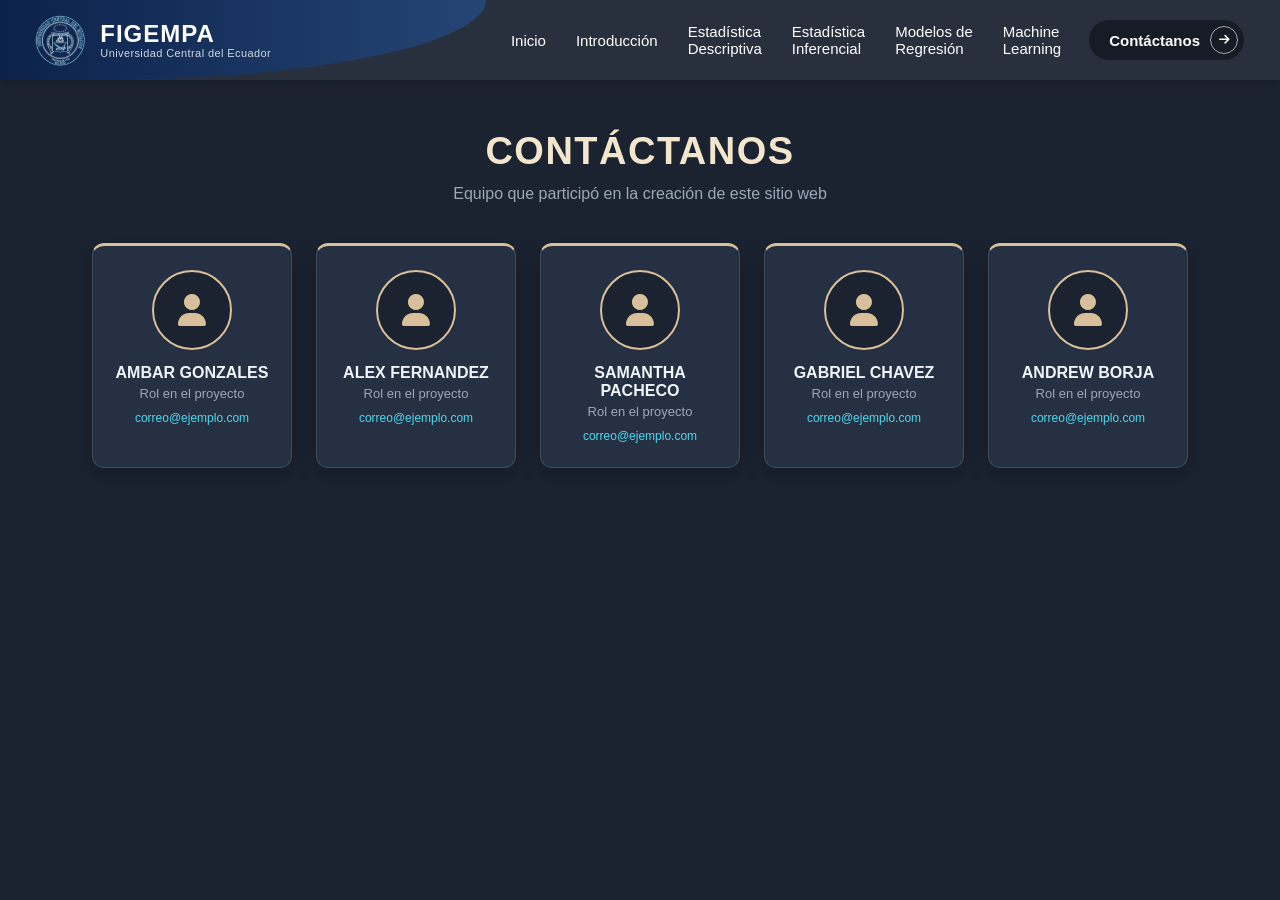
==== commit 6257c7a5: "V7" ====
--- a/contacto.html
+++ b/contacto.html
@@ -4,26 +4,30 @@
     <meta charset="UTF-8">
     <meta name="viewport" content="width=device-width, initial-scale=1.0">
     <title>Contáctanos - FIGEMPA</title>
-    <link rel="stylesheet" href="style.css">
+    <link rel="stylesheet" href="style.css?v=3">
     <link rel="stylesheet" href="https://cdnjs.cloudflare.com/ajax/libs/font-awesome/6.5.1/css/all.min.css">
 </head>
 <body>
     <div class="dashboard-container">
 
         <header class="main-header">
-            <div class="logo">
-                <i class="fa-solid fa-droplet icon-brand"></i> FIGEMPA
-            </div>
-            <nav class="nav-menu">
-    <a href="index.html">Inicio</a>
-    <a href="introduccion.html">Introducción</a>
-    <a href="descriptiva.html">Estadística<br>Descriptiva</a>
-    <a href="inferencial.html">Estadística<br>Inferencial</a>
-    <a href="regresion.html">Modelos de<br>Regresión</a>
-    <a href="machine-learning.html">Machine<br>Learning</a>
-    <a href="contacto.html" class="nav-cta">Contáctanos <span class="nav-cta-icon"><i class="fa-solid fa-arrow-right"></i></span></a>
-</nav>
-        </header>
+    <a class="logo" href="index.html">
+        <img class="logo-shield" src="img/escudo-uce.png" alt="Escudo de la Universidad Central del Ecuador">
+        <span class="logo-text">
+            <span class="logo-title">FIGEMPA</span>
+            <span class="logo-sub">Universidad Central del Ecuador</span>
+        </span>
+    </a>
+    <nav class="nav-menu">
+        <a href="index.html">Inicio</a>
+        <a href="introduccion.html">Introducción</a>
+        <a href="descriptiva.html">Estadística<br>Descriptiva</a>
+        <a href="inferencial.html">Estadística<br>Inferencial</a>
+        <a href="regresion.html">Modelos de<br>Regresión</a>
+        <a href="machine-learning.html">Machine<br>Learning</a>
+        <a href="contacto.html" class="nav-cta">Contáctanos <span class="nav-cta-icon"><i class="fa-solid fa-arrow-right"></i></span></a>
+    </nav>
+</header>
 
         <section class="hero-section">
             <h1 class="flat-title">CONTÁCTANOS</h1>
--- a/style.css
+++ b/style.css
@@ -1,6 +1,6 @@
 /* =====================================================
-   FIGEMPA - Estilos del sitio (versión ordenada)
-   Paleta: terracota, verde salvia, arena y crema
+   FIGEMPA - Estilos del sitio (tema oscuro)
+   Paleta: azul marino/pizarra, beige y cian neón
    ===================================================== */
 
 /* ===== Base y colores ===== */
@@ -12,18 +12,24 @@
 }
 
 :root {
-    --primary: #a65a40;     /* terracota */
-    --secondary: #647a59;   /* verde salvia oscuro */
-    --bar: #a65a40;         /* barra del menú superior */
-    --ink: #4a3b33;         /* marrón del texto */
-    --muted: #7a6a5d;
-    --line: #e0d2b8;
-    --bg: #f6f0e2;          /* crema de fondo */
-    --card: #fbf6ea;        /* fondo de tarjetas */
-    --band-hero: #e6d6b8;   /* arena */
-    --band-hex: #d5ddc8;    /* salvia suave */
-    --band-mot: #ead6c6;    /* arcilla suave */
-    --band-about: #f0e7d3;  /* crema cálido */
+    --primary: #d9bf9a;      /* beige: títulos, bordes y botones */
+    --on-primary: #1b2330;   /* texto sobre botones beige o cian */
+    --secondary: #4fd8f0;    /* cian neón: íconos y detalles */
+    --title: #f3e6cc;        /* crema: títulos grandes */
+    --ink: #f1f4f8;          /* texto fuerte */
+    --text: #d5dde6;         /* texto de párrafos */
+    --muted: #9aa8b8;        /* texto secundario */
+    --line: rgba(255, 255, 255, 0.12);
+    --bg: #1b2330;           /* fondo de la página */
+    --bg-deep: #141a24;      /* fondo del pie de página */
+    --card: #253142;         /* fondo de tarjetas */
+    --band-hero: #1f2a38;    /* franja de la portada */
+    --band-hex: #1b2430;     /* franja de los hexágonos */
+    --band-mot: #1b2430;     /* franja de la motivación */
+    --band-about: #232e3e;   /* franja de Sobre nosotros */
+    --bar-left-1: #0c224b;   /* barra superior: azul marino oscuro */
+    --bar-left-2: #254574;   /* barra superior: azul marino claro */
+    --bar-right: #28303d;    /* barra superior: gris pizarra */
 }
 
 body {
@@ -41,35 +47,77 @@
 
 /* ===== Encabezado y menú ===== */
 .main-header {
+    position: relative;
+    overflow: hidden;
     display: flex;
     justify-content: space-between;
     align-items: stretch;
     margin: 0 -20px 50px -20px;
-    background: var(--card);
-    box-shadow: 0 2px 12px rgba(0, 0, 0, 0.05);
+    background: var(--bar-right);
+    box-shadow: 0 2px 12px rgba(0, 0, 0, 0.18);
+}
+
+.main-header::before {
+    content: "";
+    position: absolute;
+    top: 0;
+    bottom: 0;
+    left: 0;
+    width: 38%;
+    background: linear-gradient(90deg, var(--bar-left-1), var(--bar-left-2));
+    border-bottom-right-radius: 80% 100%;
+}
+
+.logo,
+.nav-menu {
+    position: relative;
+    z-index: 1;
 }
 
 .logo {
     display: flex;
     align-items: center;
-    padding: 18px 0 18px 40px;
+    gap: 12px;
+    padding: 12px 0 12px 32px;
+    text-decoration: none;
+}
+
+.icon-brand {
+    color: #ffffff;
+    margin-right: 8px;
+}
+
+.logo-shield {
+    display: block;
+    height: 56px;
+    width: auto;
+}
+
+.logo-text {
+    display: flex;
+    flex-direction: column;
+    line-height: 1.15;
+}
+
+.logo-title {
     font-size: 24px;
     font-weight: 700;
-    color: var(--primary);
-}
-
-.icon-brand {
-    color: var(--primary);
-    margin-right: 8px;
+    letter-spacing: 1px;
+    color: #ffffff;
+}
+
+.logo-sub {
+    font-size: 11px;
+    font-weight: 400;
+    letter-spacing: 0.4px;
+    color: rgba(255, 255, 255, 0.8);
 }
 
 .nav-menu {
     display: flex;
     align-items: center;
     gap: 2px;
-    padding: 18px 28px 18px 48px;
-    background: var(--bar);
-    border-bottom-left-radius: 48px;
+    padding: 14px 36px 14px 20px;
 }
 
 .nav-menu a {
@@ -87,6 +135,11 @@
     background: rgba(255, 255, 255, 0.15);
 }
 
+.nav-menu a.active {
+    background: rgba(255, 255, 255, 0.2);
+    color: #ffffff;
+}
+
 /* Botón Contáctanos */
 .nav-menu a.nav-cta {
     display: inline-flex;
@@ -94,8 +147,8 @@
     gap: 10px;
     margin-left: 12px;
     padding: 6px 6px 6px 20px;
-    background: #4a3b33;
-    color: #fbf6ea;
+    background: #161c26;
+    color: #ffffff;
     font-weight: 600;
 }
 
@@ -105,13 +158,13 @@
     justify-content: center;
     width: 28px;
     height: 28px;
-    border: 1px solid rgba(251, 246, 234, 0.6);
+    border: 1px solid rgba(255, 255, 255, 0.6);
     border-radius: 50%;
     font-size: 12px;
 }
 
 .nav-menu a.nav-cta:hover {
-    background: var(--secondary);
+    background: #2b3a52;
 }
 
 /* ===== Títulos de páginas internas ===== */
@@ -123,7 +176,7 @@
 .flat-title {
     font-size: 38px;
     font-weight: 700;
-    color: var(--ink);
+    color: var(--title);
     letter-spacing: 1.5px;
     margin-bottom: 12px;
 }
@@ -137,10 +190,50 @@
 .home { padding-bottom: 0; }
 .header-flush { margin-bottom: 0; }
 .band { margin: 0 -20px; padding: 60px 20px; }
-.band-hero { background: var(--band-hero); }
-.band-hex { background: var(--band-hex); }
-.band-mot { background: var(--band-mot); }
+.band-hero { background: var(--band-hero); padding-bottom: 30px; }
+.band-hex { background: var(--band-hex); padding: 20px 20px 10px 20px; }
+.band-mot { background: var(--band-mot); padding-top: 10px; }
 .band-about { background: var(--band-about); }
+
+/* Zona con foto de fondo (solo los hexágonos) */
+.photo-zone {
+    position: relative;
+    margin: 0 -20px;
+    background-color: #001736;
+    background-image: url("img/ciudad-noche.jpg");
+    background-repeat: no-repeat;
+    background-position: center center;
+    background-size: cover;
+}
+
+.photo-zone::before,
+.photo-zone::after {
+    content: "";
+    position: absolute;
+    left: 0;
+    right: 0;
+    pointer-events: none;
+}
+
+.photo-zone::before {
+    top: 0;
+    height: 22%;
+    background: linear-gradient(to bottom, var(--band-hero), transparent);
+}
+
+.photo-zone::after {
+    bottom: 0;
+    height: 30%;
+    background: linear-gradient(to top, var(--band-mot), transparent);
+}
+
+.photo-zone > .band {
+    position: relative;
+    z-index: 1;
+    margin: 0;
+    background: transparent;
+    padding: 50px 20px 90px 20px;
+}
 
 /* ===== Portada: advertencia arriba, título debajo ===== */
 .hero-stack {
@@ -155,11 +248,11 @@
 .academic-notice-container {
     margin: 0 0 40px 0;
     padding: 28px 36px;
-    background: var(--card);
+    background: rgba(255, 255, 255, 0.06);
     border: 1px solid var(--line);
     border-left: 4px solid var(--primary);
     border-radius: 12px;
-    box-shadow: 0 4px 16px rgba(110, 70, 45, 0.08);
+    box-shadow: 0 6px 20px rgba(0, 0, 0, 0.25);
 }
 
 .warning-badge {
@@ -175,7 +268,7 @@
 
 .warning-text {
     font-size: 18px;
-    color: #5a4a40;
+    color: var(--text);
     line-height: 1.6;
     text-align: justify;
 }
@@ -190,7 +283,7 @@
     border-radius: 999px;
     font-size: 15px;
     font-weight: 600;
-    color: #ffffff;
+    color: var(--on-primary);
     text-decoration: none;
     transition: background 0.3s;
 }
@@ -203,7 +296,7 @@
     font-size: 44px;
     line-height: 1.15;
     font-weight: 800;
-    color: #2b1f19;
+    color: var(--title);
     margin-bottom: 16px;
 }
 
@@ -215,95 +308,108 @@
 
 .hero-text .subtitle {
     font-size: 19px;
-    color: #5a4a40;
-    margin-bottom: 26px;
-}
-
-/* ===== Hexágonos ===== */
-.modules-horizontal-row {
+    color: var(--text);
+    margin-bottom: 0;
+}
+
+/* ===== Hexágonos (panal) ===== */
+.hex-heading {
+    margin-bottom: 40px;
+    text-align: center;
+    font-size: 20px;
+    font-weight: 700;
+    letter-spacing: 1.5px;
+    color: var(--primary);
+}
+
+.hex-grid {
+    --hw: 250px;
+    max-width: 1100px;
+    margin: 0 auto;
+}
+
+.hex-row {
     display: flex;
     justify-content: center;
-    align-items: center;
-    flex-wrap: wrap;
-    max-width: 1200px;
-    margin: 0 auto;
-    gap: 30px;
-}
-
-.hexagon-card-link {
+    gap: 8px;
+}
+
+.hex-row + .hex-row {
+    margin-top: calc(var(--hw) * -0.2887 + 8px);
+}
+
+.hex-link {
+    display: block;
+    width: var(--hw);
+    height: calc(var(--hw) * 1.1547);
     text-decoration: none;
-    display: block;
-    width: 240px;
-    height: 270px;
-    filter: drop-shadow(0 6px 12px rgba(110, 70, 45, 0.18));
+    filter: drop-shadow(0 6px 14px rgba(0, 0, 0, 0.35));
     transition: transform 0.3s ease, filter 0.3s ease;
 }
 
-.hexagon-card-link:hover {
-    transform: translateY(-8px);
-    filter: drop-shadow(0 12px 18px rgba(110, 70, 45, 0.35));
-}
-
-.hexagon-outer {
+.hex-link:hover {
+    transform: translateY(-6px);
+    filter: drop-shadow(0 0 16px rgba(79, 216, 240, 0.45));
+}
+
+.hex-outer {
     width: 100%;
     height: 100%;
+    padding: 2px;
+    background: rgba(79, 216, 240, 0.45);
     clip-path: polygon(50% 0%, 100% 25%, 100% 75%, 50% 100%, 0% 75%, 0% 25%);
-    padding: 2.5px;
-}
-
-.outline-green { background: var(--primary); }
-.outline-cyan { background: var(--secondary); }
-
-.hexagon-inner {
+}
+
+.hex-inner {
     width: 100%;
     height: 100%;
-    background-color: var(--card);
-    clip-path: polygon(50% 0%, 100% 25%, 100% 75%, 50% 100%, 0% 75%, 0% 25%);
     display: flex;
     flex-direction: column;
     justify-content: center;
     align-items: center;
     padding: 20px;
     text-align: center;
-}
-
-.hexagon-inner i {
-    font-size: 32px;
+    background: linear-gradient(160deg, #31445a, #243346);
+    clip-path: polygon(50% 0%, 100% 25%, 100% 75%, 50% 100%, 0% 75%, 0% 25%);
+}
+
+.hex-row + .hex-row .hex-inner {
+    background: linear-gradient(160deg, #1c2736, #151d2a);
+}
+
+.hex-inner i {
     margin-bottom: 12px;
-}
-
-.text-green { color: var(--primary); }
-.text-cyan { color: var(--secondary); }
-
-.hexagon-inner h3 {
-    font-size: 15px;
+    font-size: 44px;
+    color: var(--secondary);
+    text-shadow: 0 0 12px rgba(79, 216, 240, 0.7);
+}
+
+.hex-inner h3 {
+    margin-bottom: 14px;
+    font-size: 17px;
+    font-weight: 800;
+    line-height: 1.2;
+    letter-spacing: 0.5px;
+    color: #ffffff;
+}
+
+.hex-btn {
+    display: inline-block;
+    padding: 6px 18px;
+    border: 1px solid rgba(255, 255, 255, 0.35);
+    border-radius: 999px;
+    font-size: 12px;
     color: var(--ink);
-    margin-bottom: 6px;
+    transition: background 0.2s, color 0.2s;
     font-weight: 600;
-}
-
-.hexagon-inner p {
-    font-size: 12px;
-    color: var(--muted);
-    margin-bottom: 15px;
-    line-height: 1.4;
-}
-
-.btn-action {
-    display: inline-block;
-    padding: 6px 14px;
-    border-radius: 20px;
-    font-size: 11px;
-    font-weight: bold;
-    background: transparent;
-    transition: all 0.2s ease;
-}
-
-.border-green { color: var(--primary); border: 1px solid var(--primary); }
-.border-green:hover { background: var(--primary); color: #ffffff; }
-
-.border-cyan { color: var(--secondary); border: 1px solid var(--secondary); }
-.border-cyan:hover { background: var(--secondary); color: #ffffff; }
+letter-spacing: 1px;
+}
+
+.hex-link:hover .hex-btn {
+    background: var(--secondary);
+    border-color: var(--secondary);
+    color: var(--on-primary);
+}
 
 /* ===== Motivación del proyecto ===== */
 .motivation-section {
@@ -314,7 +420,7 @@
     border: 1px solid var(--line);
     border-left: 4px solid var(--primary);
     border-radius: 12px;
-    box-shadow: 0 4px 16px rgba(110, 70, 45, 0.08);
+    box-shadow: 0 6px 20px rgba(0, 0, 0, 0.25);
 }
 
 .motivation-badge {
@@ -333,14 +439,14 @@
 
 .motivation-section p {
     font-size: 15px;
-    color: #5a4a40;
+    color: var(--text);
     line-height: 1.6;
     margin-bottom: 12px;
 }
 
 .motivation-section ul {
     margin: 0 0 14px 20px;
-    color: #5a4a40;
+    color: var(--text);
     font-size: 15px;
     line-height: 1.8;
 }
@@ -365,7 +471,7 @@
     display: block;
     width: 100%;
     border-radius: 18px;
-    box-shadow: 0 12px 30px rgba(110, 70, 45, 0.2);
+    box-shadow: 0 12px 30px rgba(0, 0, 0, 0.4);
 }
 
 .about-text h2 {
@@ -377,7 +483,7 @@
 .about-text p {
     font-size: 16px;
     line-height: 1.8;
-    color: #5a4a40;
+    color: var(--text);
     text-align: justify;
 }
 
@@ -394,7 +500,7 @@
     border: 1px solid var(--line);
     border-left: 4px solid var(--primary);
     border-radius: 12px;
-    box-shadow: 0 4px 16px rgba(110, 70, 45, 0.08);
+    box-shadow: 0 6px 20px rgba(0, 0, 0, 0.25);
 }
 
 .intro-block h2 {
@@ -409,7 +515,7 @@
 
 .intro-block p {
     font-size: 15px;
-    color: #5a4a40;
+    color: var(--text);
     line-height: 1.7;
     margin-bottom: 10px;
     text-align: justify;
@@ -427,7 +533,7 @@
     margin-top: 6px;
     padding: 10px 22px;
     background: var(--primary);
-    color: #ffffff;
+    color: var(--on-primary);
     font-size: 15px;
     font-weight: 600;
     text-decoration: none;
@@ -482,7 +588,7 @@
 .formula {
     margin: 4px 0 14px 0;
     padding: 12px 16px;
-    background: var(--bg);
+    background: rgba(0, 0, 0, 0.25);
     border-left: 3px solid var(--secondary);
     border-radius: 8px;
     font-family: 'Cambria Math', Cambria, Georgia, serif;
@@ -499,7 +605,7 @@
     background: var(--card);
     border: 1px solid var(--line);
     border-radius: 12px;
-    box-shadow: 0 4px 16px rgba(110, 70, 45, 0.08);
+    box-shadow: 0 6px 20px rgba(0, 0, 0, 0.25);
 }
 
 .objectives-heading {
@@ -507,7 +613,7 @@
     font-size: 38px;
     font-weight: 800;
     letter-spacing: 1px;
-    color: var(--primary);
+    color: var(--title);
 }
 
 .objectives-heading::after {
@@ -536,7 +642,7 @@
 .objectives-grid p {
     font-size: 16px;
     line-height: 1.7;
-    color: #5a4a40;
+    color: var(--text);
 }
 
 .objective-figure {
@@ -563,7 +669,7 @@
     margin-bottom: 18px;
     font-size: 16px;
     line-height: 1.7;
-    color: #5a4a40;
+    color: var(--text);
 }
 
 .objective-list li::before {
@@ -597,7 +703,7 @@
     border: 1px solid var(--line);
     border-top: 3px solid var(--primary);
     border-radius: 12px;
-    box-shadow: 0 4px 16px rgba(110, 70, 45, 0.08);
+    box-shadow: 0 6px 20px rgba(0, 0, 0, 0.25);
 }
 
 .team-avatar {
@@ -640,8 +746,8 @@
 
 /* ===== Pie de página ===== */
 .site-footer {
-    background: #4a3b33;
-    color: #e9dfcb;
+    background: var(--bg-deep);
+    color: var(--text);
     padding: 44px 20px 0 20px;
 }
 
@@ -657,20 +763,20 @@
 .footer-logo {
     font-size: 22px;
     font-weight: 700;
-    color: #fbf6ea;
+    color: var(--ink);
     margin-bottom: 10px;
 }
 
 .footer-logo i {
     margin-right: 8px;
-    color: #d9a48f;
+    color: var(--primary);
 }
 
 .footer-col h4 {
     font-size: 14px;
     letter-spacing: 1px;
     text-transform: uppercase;
-    color: #d9a48f;
+    color: var(--primary);
     margin-bottom: 12px;
 }
 
@@ -683,7 +789,7 @@
     display: block;
     margin-bottom: 8px;
     font-size: 14px;
-    color: #e9dfcb;
+    color: var(--text);
     text-decoration: none;
 }
 
@@ -694,11 +800,12 @@
 
 .footer-bottom {
     padding: 16px 0;
-    border-top: 1px solid rgba(233, 223, 203, 0.2);
+    border-top: 1px solid var(--line);
     text-align: center;
     font-size: 13px;
-    color: #c9bda5;
-}
+    color: var(--muted);
+}
+
 /* ===== Descriptiva: tres cuadros en fila ===== */
 .stats-grid {
     display: grid;
@@ -733,7 +840,7 @@
     font-size: 34px;
     font-weight: 800;
     letter-spacing: 1px;
-    color: var(--ink);
+    color: var(--title);
 }
 
 .section-heading::after {
@@ -771,19 +878,19 @@
     border: 1px solid var(--line);
     border-radius: 16px;
     overflow: hidden;
-    box-shadow: 0 4px 16px rgba(110, 70, 45, 0.08);
+    box-shadow: 0 6px 20px rgba(0, 0, 0, 0.25);
     transition: transform 0.3s, box-shadow 0.3s;
 }
 
 .var-card:hover {
     transform: translateY(-6px);
-    box-shadow: 0 12px 24px rgba(110, 70, 45, 0.18);
+    box-shadow: 0 12px 28px rgba(0, 0, 0, 0.4);
 }
 
 .var-photo {
     position: relative;
     aspect-ratio: 4 / 3;
-    background: linear-gradient(135deg, var(--band-hex), var(--band-hero));
+    background: linear-gradient(135deg, var(--band-about), var(--band-hex));
 }
 
 .var-photo-label {
@@ -812,8 +919,8 @@
     right: 12px;
     z-index: 2;
     padding: 5px 12px;
-    background: rgba(74, 59, 51, 0.85);
-    color: #fbf6ea;
+    background: rgba(10, 16, 24, 0.85);
+    color: #ffffff;
     font-size: 13px;
     font-weight: 700;
     letter-spacing: 0.5px;
@@ -880,7 +987,7 @@
     background: var(--card);
     border: 1px solid var(--line);
     border-radius: 14px;
-    box-shadow: 0 4px 16px rgba(110, 70, 45, 0.08);
+    box-shadow: 0 6px 20px rgba(0, 0, 0, 0.25);
 }
 
 .table-figure .preview-link {
@@ -913,7 +1020,7 @@
     gap: 10px;
     padding: 12px 26px;
     background: var(--primary);
-    color: #ffffff;
+    color: var(--on-primary);
     font-size: 16px;
     font-weight: 600;
     text-decoration: none;
@@ -926,35 +1033,37 @@
     transform: translateY(-2px);
 }
 
+/* ===== Responsive (siempre al final, de mayor a menor) ===== */
 @media (max-width: 1100px) {
     .main-header { flex-direction: column; }
+    .main-header::before { width: 100%; border-radius: 0; }
     .logo { justify-content: center; padding: 14px 20px; }
-    .nav-menu { flex-wrap: wrap; justify-content: center; padding: 14px 16px; border-radius: 0; }
-}
-
-/* ===== Responsive (siempre al final) ===== */
+    .nav-menu { flex-wrap: wrap; justify-content: center; padding: 14px 16px; }
+}
+
 @media (max-width: 900px) {
     .hero-title { font-size: 34px; }
+    .hex-grid { --hw: 200px; }
+    .hex-inner { padding: 14px; }
+    .hex-inner i { font-size: 36px; }
+    .hex-inner h3 { font-size: 15px; }
     .about-section { grid-template-columns: 1fr; }
     .footer-grid { grid-template-columns: 1fr; gap: 24px; }
     .objectives-grid { grid-template-columns: 1fr; gap: 24px; }
     .objectives-section { padding: 28px 22px; }
     .objectives-heading { font-size: 30px; }
-    .objectives-grid { grid-template-columns: 1fr; gap: 24px; }
-.objectives-section { padding: 28px 22px; }
-.objectives-heading { font-size: 30px; }
-.stats-grid { grid-template-columns: 1fr; }
-/* dentro de @media (max-width: 900px) */
-.var-grid { grid-template-columns: repeat(2, 1fr); }
-
-/* dentro de @media (max-width: 600px) */
-.var-grid { grid-template-columns: 1fr; }
+    .stats-grid { grid-template-columns: 1fr; }
+    .var-grid { grid-template-columns: repeat(2, 1fr); }
+}
+
+@media (max-width: 680px) {
+    .hex-grid { --hw: 230px; }
+    .hex-row { flex-direction: column; align-items: center; gap: 14px; }
+    .hex-row + .hex-row { margin-top: 14px; }
+    .photo-zone { background-size: auto 440px; }
 }
 
 @media (max-width: 600px) {
-    .main-header { flex-direction: column; }
-    .logo { justify-content: center; padding: 14px 20px; }
-    .nav-menu { flex-wrap: wrap; justify-content: center; padding: 14px 16px; border-radius: 0; }
     .hero-title { font-size: 28px; }
     .hero-text .subtitle { font-size: 16px; }
     .flat-title { font-size: 26px; }
@@ -962,6 +1071,10 @@
     .warning-badge { font-size: 16px; }
     .warning-text { font-size: 16px; }
     .band { padding: 40px 20px; }
+    .band-hero { padding-bottom: 24px; }
+.band-hex { padding: 16px 20px 8px 20px; }
+.band-mot { padding-top: 24px; }
     .motivation-section { padding: 22px 20px; }
     .objectives-heading { font-size: 26px; }
+    .var-grid { grid-template-columns: 1fr; }
 }
